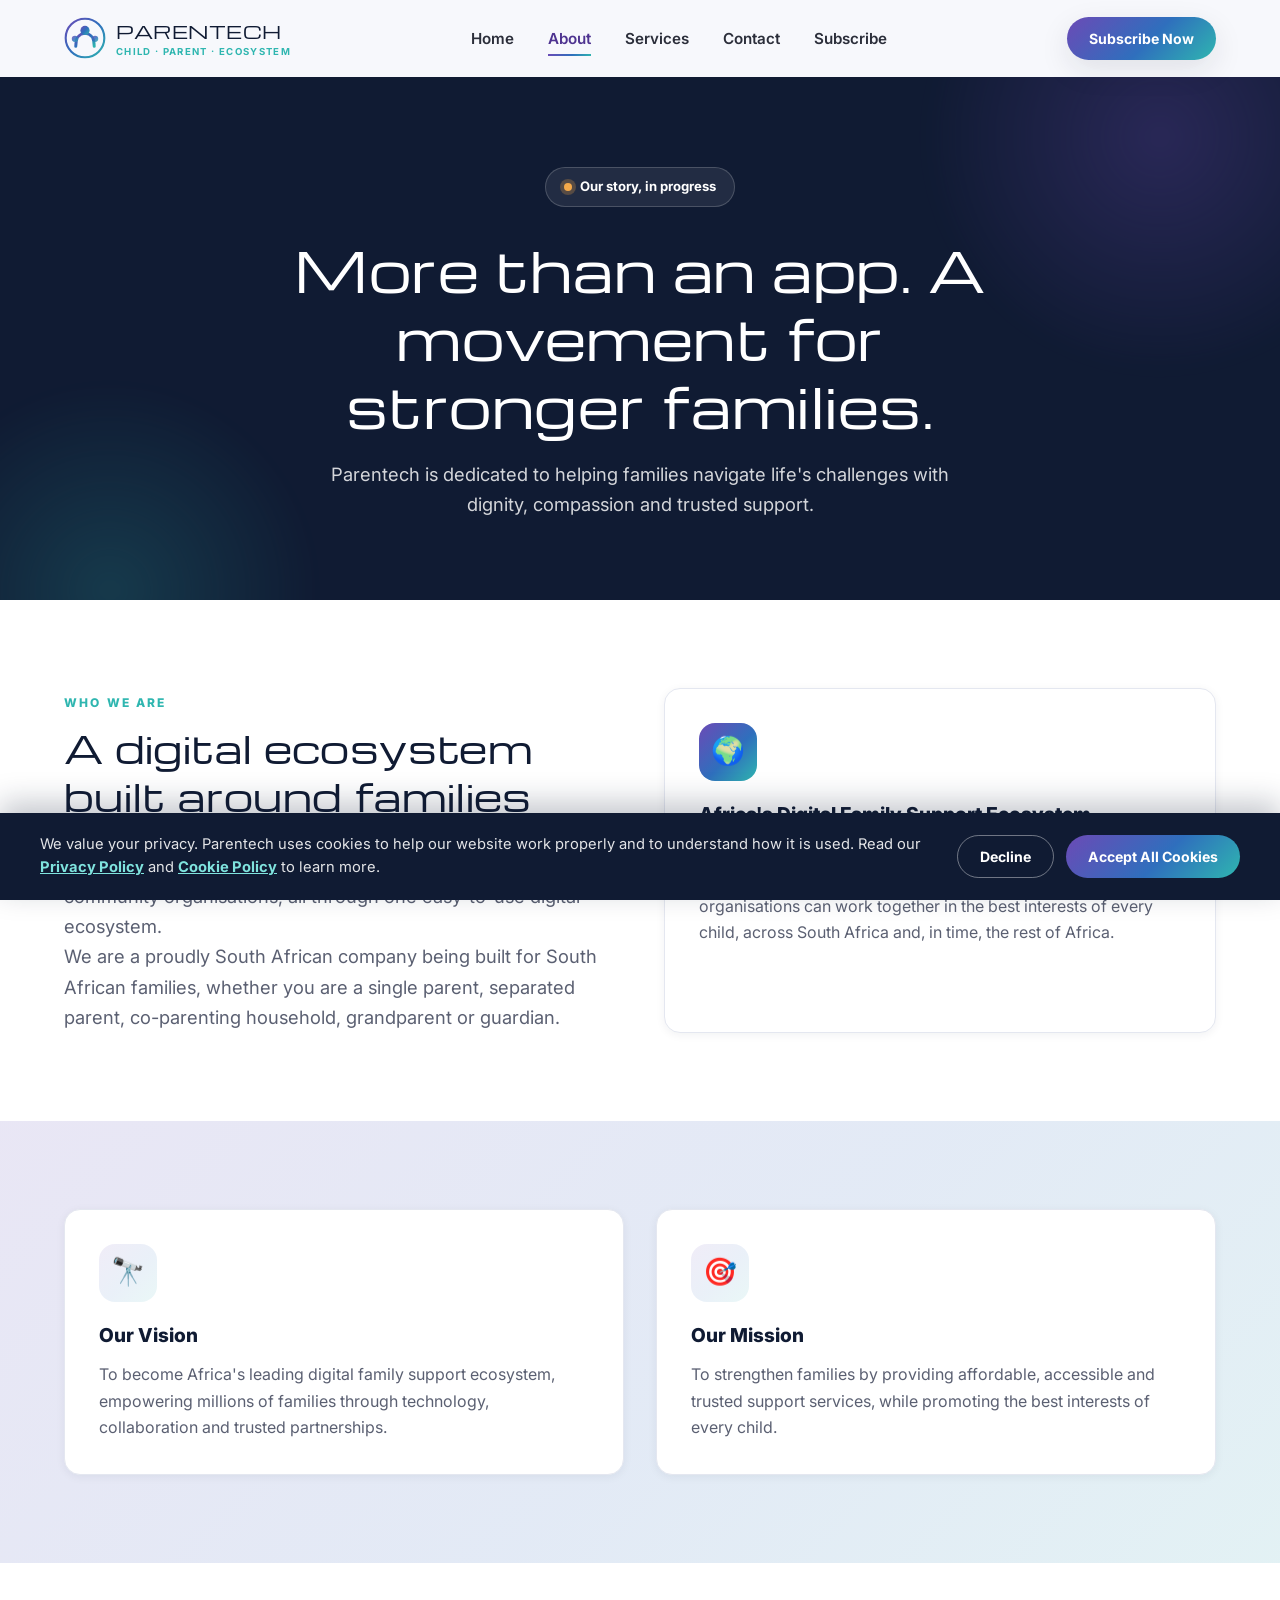
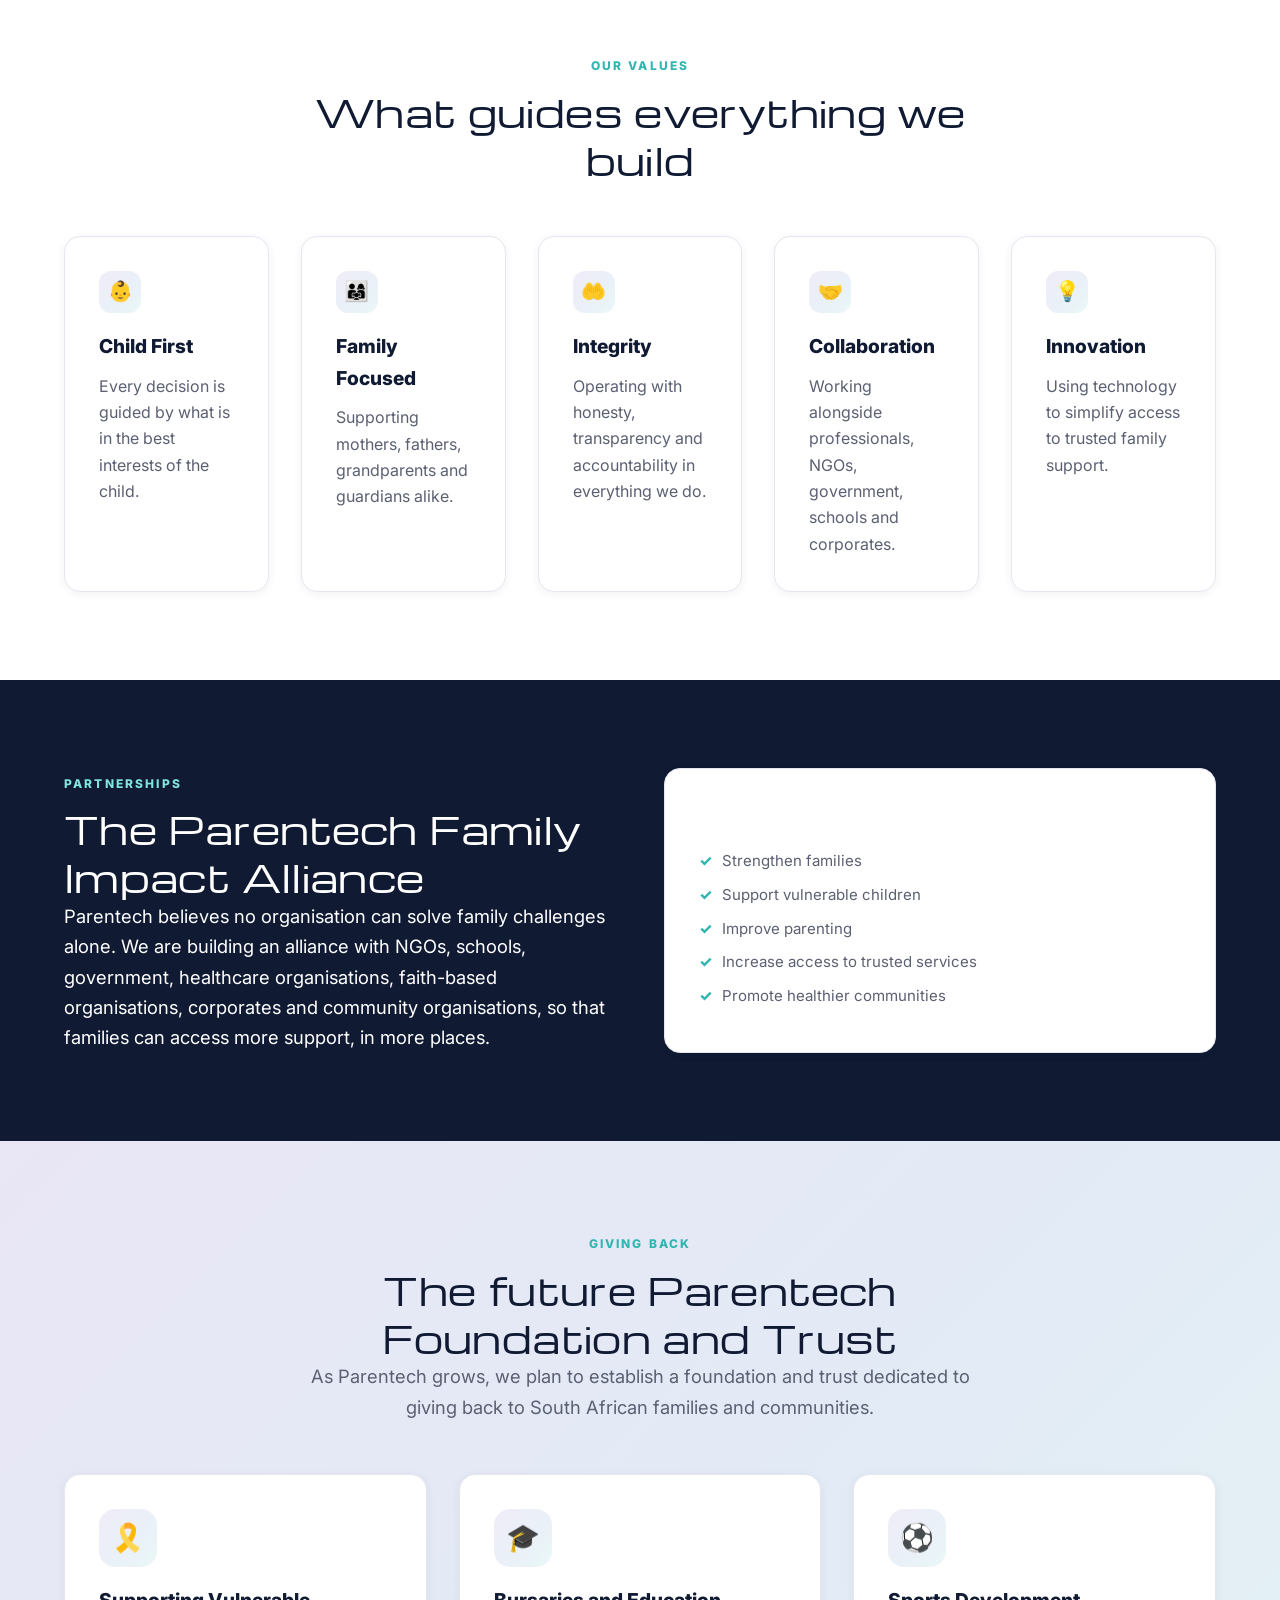
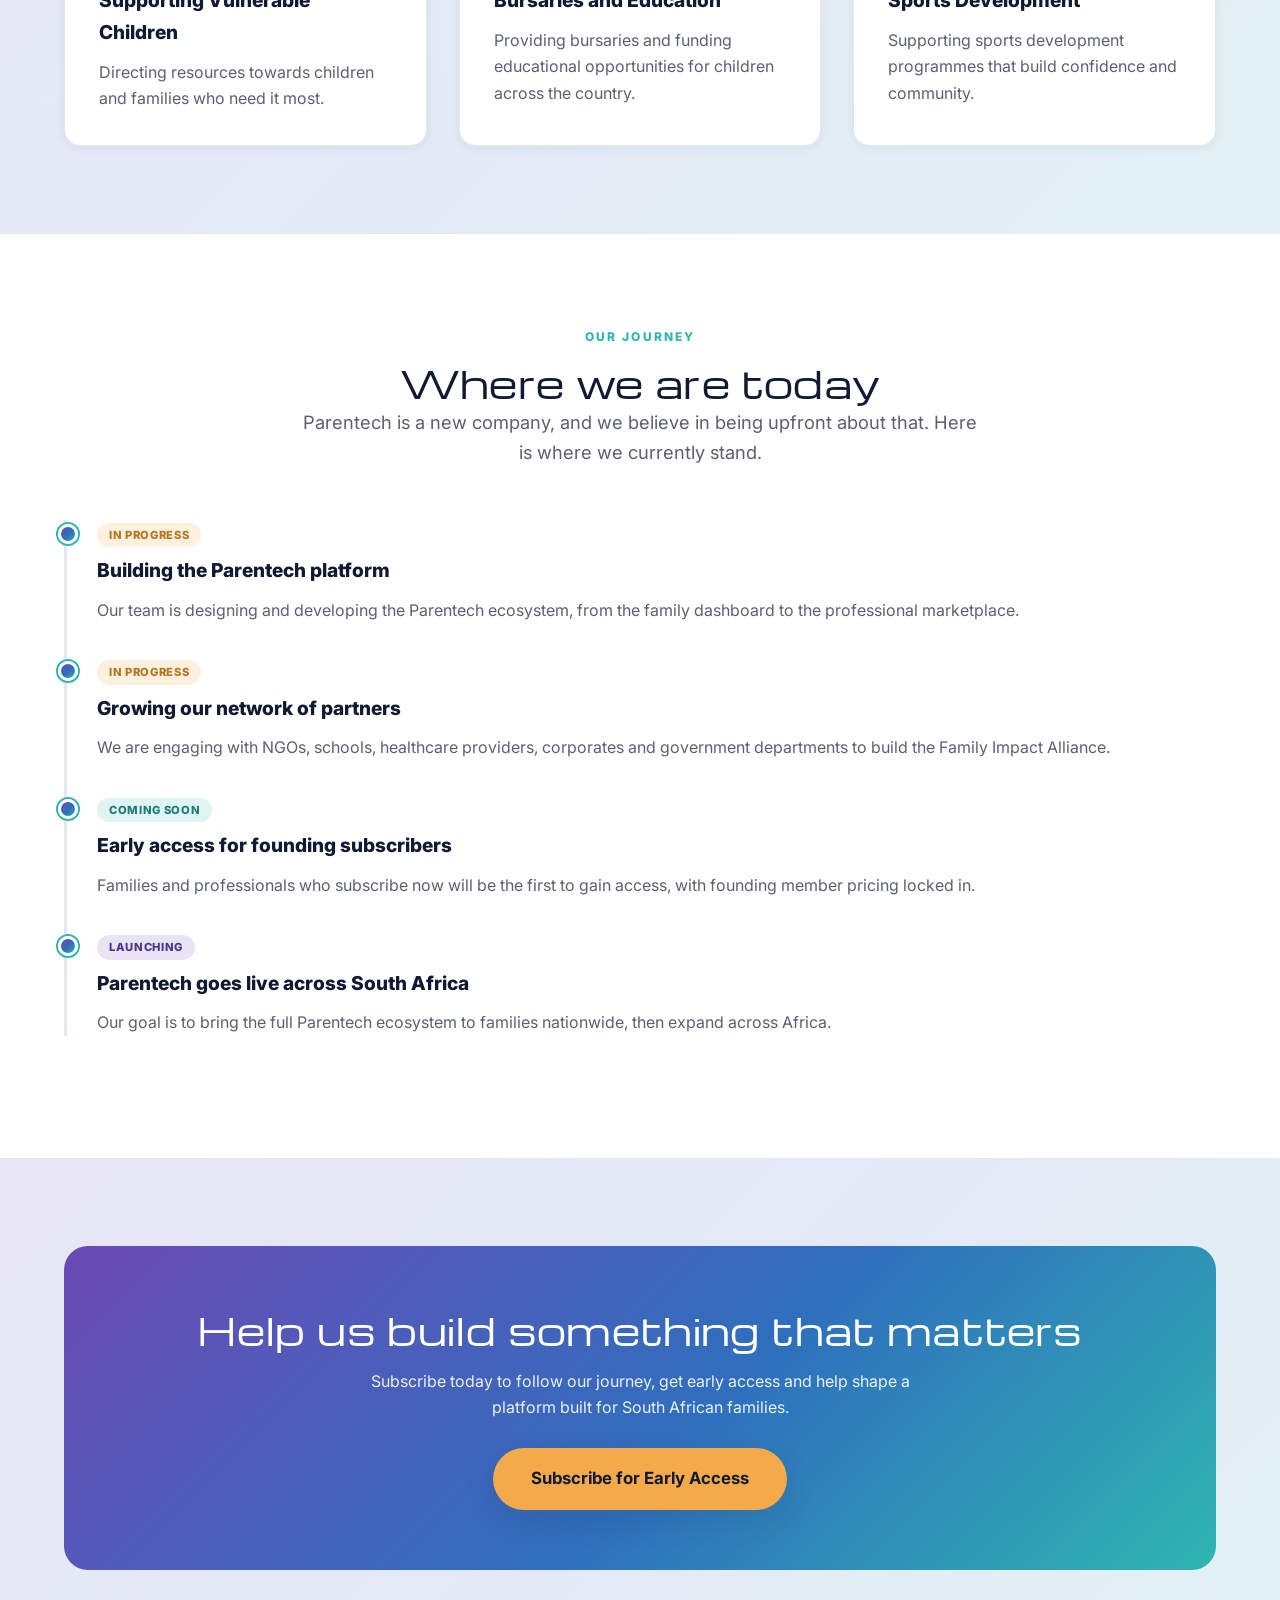
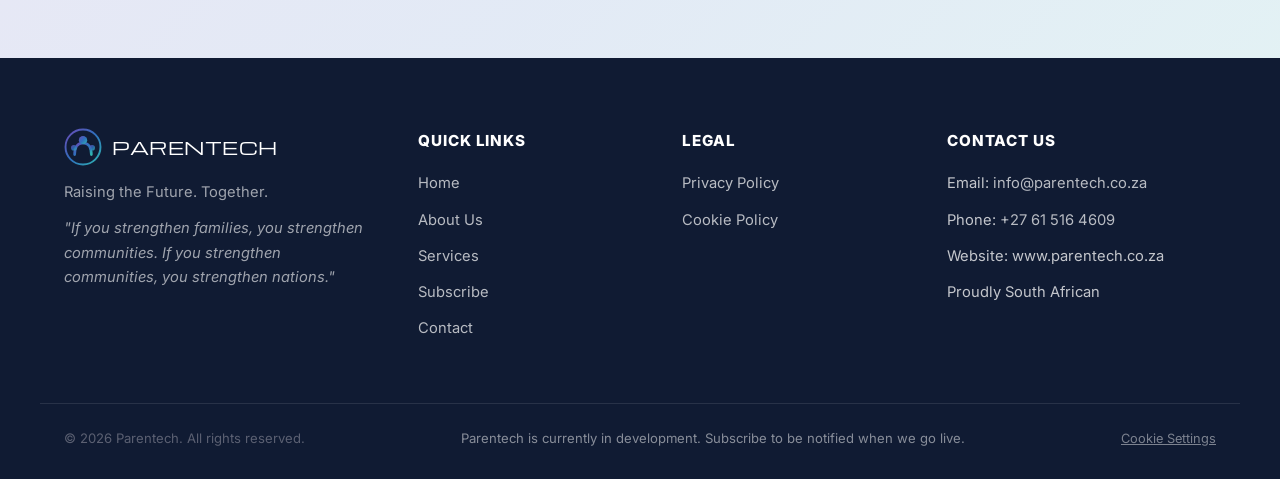
==== about.html @ ea7c0ec2 "Initial commit with assets and content." ====
<!DOCTYPE html>
<html lang="en-ZA">
<head>
<meta charset="UTF-8">
<meta name="viewport" content="width=device-width, initial-scale=1.0">
<title>About Parentech | Africa's Digital Family Support Ecosystem</title>
<meta name="description" content="Learn about Parentech's vision, mission and values. We are building Africa's leading digital family support ecosystem to strengthen families and protect children.">
<link rel="icon" href="data:image/svg+xml,%3Csvg xmlns='http://www.w3.org/2000/svg' viewBox='0 0 100 100'%3E%3Cdefs%3E%3ClinearGradient id='g' x1='0' y1='0' x2='1' y2='1'%3E%3Cstop offset='0' stop-color='%236C4AB6'/%3E%3Cstop offset='.5' stop-color='%232F6FBD'/%3E%3Cstop offset='1' stop-color='%232FB6B0'/%3E%3C/linearGradient%3E%3C/defs%3E%3Ccircle cx='50' cy='50' r='48' fill='url(%23g)'/%3E%3Ctext x='50' y='68' font-size='55' font-family='Arial' fill='white' text-anchor='middle' font-weight='bold'%3EP%3C/text%3E%3C/svg%3E">
<link rel="preconnect" href="https://fonts.googleapis.com">
<link rel="preconnect" href="https://fonts.gstatic.com" crossorigin>
<link href="https://fonts.googleapis.com/css2?family=Michroma&family=Inter:wght@400;500;600;700;800&display=swap" rel="stylesheet">
<link rel="stylesheet" href="styles.css">
</head>
<body>

<a href="#main" class="skip-link">Skip to main content</a>

<!-- ===== HEADER ===== -->
<header class="site-header" id="siteHeader">
  <div class="container header-inner">
    <a href="index.html" class="logo" aria-label="Parentech home">
      <svg viewBox="0 0 100 100" width="42" height="42" xmlns="http://www.w3.org/2000/svg" aria-hidden="true">
        <defs>
          <linearGradient id="pt-grad-2" x1="0%" y1="0%" x2="100%" y2="100%">
            <stop offset="0%" stop-color="#6C4AB6"/>
            <stop offset="50%" stop-color="#2F6FBD"/>
            <stop offset="100%" stop-color="#2FB6B0"/>
          </linearGradient>
        </defs>
        <circle cx="50" cy="50" r="46" fill="none" stroke="url(#pt-grad-2)" stroke-width="5"/>
        <path d="M28 70 C28 50 37 39 50 39 C63 39 72 50 72 70" fill="none" stroke="url(#pt-grad-2)" stroke-width="7" stroke-linecap="round"/>
        <circle cx="50" cy="32" r="11" fill="url(#pt-grad-2)"/>
        <circle cx="26" cy="52" r="7.5" fill="url(#pt-grad-2)" opacity="0.85"/>
        <circle cx="74" cy="52" r="7.5" fill="url(#pt-grad-2)" opacity="0.85"/>
      </svg>
      <span>
        <span class="logo-text">PARENTECH</span>
        <span class="logo-tag">Child · Parent · Ecosystem</span>
      </span>
    </a>
    <nav class="main-nav" id="mainNav">
      <ul>
        <li><a href="index.html" data-page="index.html">Home</a></li>
        <li><a href="about.html" data-page="about.html">About</a></li>
        <li><a href="services.html" data-page="services.html">Services</a></li>
        <li><a href="contact.html" data-page="contact.html">Contact</a></li>
        <li><a href="subscribe.html" data-page="subscribe.html">Subscribe</a></li>
      </ul>
    </nav>
    <div class="header-actions">
      <a href="subscribe.html" class="btn btn-primary btn-sm header-cta">Subscribe Now</a>
      <button class="nav-toggle" id="navToggle" aria-label="Open menu" aria-expanded="false">
        <span></span><span></span><span></span>
      </button>
    </div>
  </div>
</header>

<main id="main">

  <!-- ===== PAGE HERO ===== -->
  <section class="hero page-hero">
    <div class="container hero-inner center">
      <span class="hero-badge"><span class="dot"></span> Our story, in progress</span>
      <h1>More than an app. A movement for stronger families.</h1>
      <p class="lead center">Parentech is dedicated to helping families navigate life's challenges with dignity, compassion and trusted support.</p>
    </div>
  </section>

  <!-- ===== WHO WE ARE ===== -->
  <section class="section bg-white">
    <div class="container">
      <div class="two-col">
        <div class="reveal">
          <span class="eyebrow">Who We Are</span>
          <h2>A digital ecosystem built around families</h2>
          <p class="lead">Parentech connects families to verified professionals, educational resources, legal guidance, financial tools and community organisations, all through one easy-to-use digital ecosystem.</p>
          <p class="lead">We are a proudly South African company being built for South African families, whether you are a single parent, separated parent, co-parenting household, grandparent or guardian.</p>
        </div>
        <div class="card reveal">
          <div class="icon-badge dark">🌍</div>
          <h3>Africa's Digital Family Support Ecosystem</h3>
          <p>We are building one connected platform where parents, professionals, schools, government and community organisations can work together in the best interests of every child, across South Africa and, in time, the rest of Africa.</p>
        </div>
      </div>
    </div>
  </section>

  <!-- ===== VISION & MISSION ===== -->
  <section class="section bg-soft">
    <div class="container">
      <div class="grid grid-2">
        <div class="card reveal">
          <div class="icon-badge">🔭</div>
          <h3>Our Vision</h3>
          <p>To become Africa's leading digital family support ecosystem, empowering millions of families through technology, collaboration and trusted partnerships.</p>
        </div>
        <div class="card reveal">
          <div class="icon-badge">🎯</div>
          <h3>Our Mission</h3>
          <p>To strengthen families by providing affordable, accessible and trusted support services, while promoting the best interests of every child.</p>
        </div>
      </div>
    </div>
  </section>

  <!-- ===== OUR VALUES ===== -->
  <section class="section bg-white">
    <div class="container">
      <div class="section-title-wrap">
        <span class="eyebrow">Our Values</span>
        <h2>What guides everything we build</h2>
      </div>
      <div class="grid grid-5">
        <div class="card reveal">
          <div class="icon-badge sm">👶</div>
          <h3>Child First</h3>
          <p>Every decision is guided by what is in the best interests of the child.</p>
        </div>
        <div class="card reveal">
          <div class="icon-badge sm">👨‍👩‍👧</div>
          <h3>Family Focused</h3>
          <p>Supporting mothers, fathers, grandparents and guardians alike.</p>
        </div>
        <div class="card reveal">
          <div class="icon-badge sm">🤲</div>
          <h3>Integrity</h3>
          <p>Operating with honesty, transparency and accountability in everything we do.</p>
        </div>
        <div class="card reveal">
          <div class="icon-badge sm">🤝</div>
          <h3>Collaboration</h3>
          <p>Working alongside professionals, NGOs, government, schools and corporates.</p>
        </div>
        <div class="card reveal">
          <div class="icon-badge sm">💡</div>
          <h3>Innovation</h3>
          <p>Using technology to simplify access to trusted family support.</p>
        </div>
      </div>
    </div>
  </section>

  <!-- ===== FAMILY IMPACT ALLIANCE ===== -->
  <section class="section bg-navy text-white">
    <div class="container">
      <div class="two-col">
        <div class="reveal">
          <span class="eyebrow">Partnerships</span>
          <h2>The Parentech Family Impact Alliance</h2>
          <p class="lead">Parentech believes no organisation can solve family challenges alone. We are building an alliance with NGOs, schools, government, healthcare organisations, faith-based organisations, corporates and community organisations, so that families can access more support, in more places.</p>
        </div>
        <div class="card reveal">
          <h3>Together with our partners we aim to</h3>
          <ul>
            <li>Strengthen families</li>
            <li>Support vulnerable children</li>
            <li>Improve parenting</li>
            <li>Increase access to trusted services</li>
            <li>Promote healthier communities</li>
          </ul>
        </div>
      </div>
    </div>
  </section>

  <!-- ===== GIVING BACK ===== -->
  <section class="section bg-soft">
    <div class="container">
      <div class="section-title-wrap">
        <span class="eyebrow">Giving Back</span>
        <h2>The future Parentech Foundation and Trust</h2>
        <p class="lead center">As Parentech grows, we plan to establish a foundation and trust dedicated to giving back to South African families and communities.</p>
      </div>
      <div class="grid grid-3">
        <div class="card reveal">
          <div class="icon-badge">🎗️</div>
          <h3>Supporting Vulnerable Children</h3>
          <p>Directing resources towards children and families who need it most.</p>
        </div>
        <div class="card reveal">
          <div class="icon-badge">🎓</div>
          <h3>Bursaries and Education</h3>
          <p>Providing bursaries and funding educational opportunities for children across the country.</p>
        </div>
        <div class="card reveal">
          <div class="icon-badge">⚽</div>
          <h3>Sports Development</h3>
          <p>Supporting sports development programmes that build confidence and community.</p>
        </div>
      </div>
    </div>
  </section>

  <!-- ===== OUR JOURNEY ===== -->
  <section class="section bg-white">
    <div class="container">
      <div class="section-title-wrap">
        <span class="eyebrow">Our Journey</span>
        <h2>Where we are today</h2>
        <p class="lead center">Parentech is a new company, and we believe in being upfront about that. Here is where we currently stand.</p>
      </div>
      <div class="timeline">
        <div class="timeline-item reveal">
          <span class="timeline-status status-progress">In Progress</span>
          <h3>Building the Parentech platform</h3>
          <p>Our team is designing and developing the Parentech ecosystem, from the family dashboard to the professional marketplace.</p>
        </div>
        <div class="timeline-item reveal">
          <span class="timeline-status status-progress">In Progress</span>
          <h3>Growing our network of partners</h3>
          <p>We are engaging with NGOs, schools, healthcare providers, corporates and government departments to build the Family Impact Alliance.</p>
        </div>
        <div class="timeline-item reveal">
          <span class="timeline-status status-soon">Coming Soon</span>
          <h3>Early access for founding subscribers</h3>
          <p>Families and professionals who subscribe now will be the first to gain access, with founding member pricing locked in.</p>
        </div>
        <div class="timeline-item reveal">
          <span class="timeline-status status-live">Launching</span>
          <h3>Parentech goes live across South Africa</h3>
          <p>Our goal is to bring the full Parentech ecosystem to families nationwide, then expand across Africa.</p>
        </div>
      </div>
    </div>
  </section>

  <!-- ===== CTA ===== -->
  <section class="section bg-soft">
    <div class="container">
      <div class="cta-band reveal">
        <h2>Help us build something that matters</h2>
        <p>Subscribe today to follow our journey, get early access and help shape a platform built for South African families.</p>
        <a href="subscribe.html" class="btn btn-gold btn-lg">Subscribe for Early Access</a>
      </div>
    </div>
  </section>

</main>

<!-- ===== FOOTER ===== -->
<footer class="site-footer">
  <div class="container footer-grid">
    <div class="footer-brand">
      <a href="index.html" class="logo" aria-label="Parentech home">
        <svg viewBox="0 0 100 100" width="38" height="38" xmlns="http://www.w3.org/2000/svg" aria-hidden="true">
          <defs>
            <linearGradient id="pt-grad-f6" x1="0%" y1="0%" x2="100%" y2="100%">
              <stop offset="0%" stop-color="#6C4AB6"/>
              <stop offset="50%" stop-color="#2F6FBD"/>
              <stop offset="100%" stop-color="#2FB6B0"/>
            </linearGradient>
          </defs>
          <circle cx="50" cy="50" r="46" fill="none" stroke="url(#pt-grad-f6)" stroke-width="5"/>
          <path d="M28 70 C28 50 37 39 50 39 C63 39 72 50 72 70" fill="none" stroke="url(#pt-grad-f6)" stroke-width="7" stroke-linecap="round"/>
          <circle cx="50" cy="32" r="11" fill="url(#pt-grad-f6)"/>
          <circle cx="26" cy="52" r="7.5" fill="url(#pt-grad-f6)" opacity="0.85"/>
          <circle cx="74" cy="52" r="7.5" fill="url(#pt-grad-f6)" opacity="0.85"/>
        </svg>
        <span class="logo-text">PARENTECH</span>
      </a>
      <p>Raising the Future. Together.</p>
      <p class="footer-tagline">"If you strengthen families, you strengthen communities. If you strengthen communities, you strengthen nations."</p>
    </div>
    <div class="footer-links">
      <h3>Quick Links</h3>
      <ul>
        <li><a href="index.html">Home</a></li>
        <li><a href="about.html">About Us</a></li>
        <li><a href="services.html">Services</a></li>
        <li><a href="subscribe.html">Subscribe</a></li>
        <li><a href="contact.html">Contact</a></li>
      </ul>
    </div>
    <div class="footer-links">
      <h3>Legal</h3>
      <ul>
        <li><a href="privacy.html">Privacy Policy</a></li>
        <li><a href="privacy.html#cookies">Cookie Policy</a></li>
      </ul>
    </div>
    <div class="footer-contact">
      <h3>Contact Us</h3>
      <ul>
        <li>Email: <a href="mailto:info@parentech.co.za">info@parentech.co.za</a></li>
        <li>Phone: <a href="tel:+27615164609">+27 61 516 4609</a></li>
        <li>Website: www.parentech.co.za</li>
        <li>Proudly South African</li>
      </ul>
    </div>
  </div>
  <div class="footer-bottom container">
    <p>&copy; <span id="currentYear"></span> Parentech. All rights reserved.</p>
    <p class="footer-note">Parentech is currently in development. Subscribe to be notified when we go live.</p>
  </div>
</footer>

<script src="script.js"></script>
<script src="cookie-consent.js"></script>
</body>
</html>
---- styles.css ----
/* =========================================================
   PARENTECH - Global Stylesheet
   ========================================================= */

/* ---------- Variables ---------- */
:root {
  --clr-navy: #101B33;
  --clr-navy-light: #1B2B4D;
  --clr-purple: #6C4AB6;
  --clr-purple-dark: #4E3390;
  --clr-blue: #2F6FBD;
  --clr-teal: #2FB6B0;
  --clr-gold: #F4A94A;
  --clr-bg: #F7F8FC;
  --clr-white: #FFFFFF;
  --clr-text: #2B2E3A;
  --clr-text-light: #5B6072;
  --clr-border: #E4E7F0;

  --gradient-brand: linear-gradient(135deg, var(--clr-purple) 0%, var(--clr-blue) 55%, var(--clr-teal) 100%);
  --gradient-brand-soft: linear-gradient(135deg, rgba(108,74,182,0.10) 0%, rgba(47,111,189,0.10) 55%, rgba(47,182,176,0.10) 100%);

  --radius-sm: 8px;
  --radius-md: 16px;
  --radius-lg: 24px;
  --radius-pill: 999px;

  --shadow-sm: 0 2px 10px rgba(16, 27, 51, 0.06);
  --shadow-md: 0 10px 30px rgba(16, 27, 51, 0.10);
  --shadow-lg: 0 20px 45px rgba(16, 27, 51, 0.16);

  --font-brand: 'Michroma', sans-serif;
  --font-body: 'Inter', sans-serif;
}

/* ---------- Reset ---------- */
* { margin: 0; padding: 0; box-sizing: border-box; }
html { scroll-behavior: smooth; }
img, svg { max-width: 100%; display: block; }
a { text-decoration: none; color: inherit; }
ul { list-style: none; }
button { font-family: inherit; cursor: pointer; border: none; background: none; }
input, select, textarea { font-family: inherit; font-size: 1rem; }

body {
  font-family: var(--font-body);
  color: var(--clr-text);
  background: var(--clr-bg);
  line-height: 1.65;
  -webkit-font-smoothing: antialiased;
}

/* ---------- Skip Link ---------- */
.skip-link {
  position: absolute;
  left: -999px;
  top: auto;
  background: var(--clr-navy);
  color: #fff;
  padding: 10px 18px;
  border-radius: var(--radius-sm);
  z-index: 2000;
}
.skip-link:focus {
  left: 16px;
  top: 16px;
}

/* ---------- Typography ---------- */
h1, h2, .font-brand {
  font-family: var(--font-brand);
  font-weight: 400;
  color: var(--clr-navy);
  letter-spacing: 0.01em;
}
h1 { font-size: clamp(2rem, 4.6vw, 3.4rem); line-height: 1.25; }
h2 { font-size: clamp(1.5rem, 3.2vw, 2.3rem); line-height: 1.3; }
h3 {
  font-family: var(--font-body);
  font-weight: 800;
  font-size: 1.2rem;
  color: var(--clr-navy);
  margin-bottom: 10px;
}
h4 {
  font-family: var(--font-body);
  font-weight: 700;
  font-size: 1.05rem;
  color: var(--clr-navy);
}
p { color: var(--clr-text-light); }
strong { color: var(--clr-navy); }

.text-white { color: #fff; }
.text-white p, .text-white h1, .text-white h2, .text-white h3 { color: #fff; }
.text-center { text-align: center; }

.eyebrow {
  display: inline-block;
  text-transform: uppercase;
  letter-spacing: 0.18em;
  font-size: 0.75rem;
  font-weight: 800;
  color: var(--clr-teal);
  margin-bottom: 12px;
}
.eyebrow.on-dark { color: #7FE3DE; }

.lead {
  font-size: 1.15rem;
  color: var(--clr-text-light);
  max-width: 680px;
}
.lead.center { margin-left: auto; margin-right: auto; text-align: center; }

/* ---------- Layout ---------- */
.container {
  max-width: 1200px;
  margin: 0 auto;
  padding: 0 24px;
}
.section { padding: 88px 0; }
.section-sm { padding: 56px 0; }
.section-title-wrap { max-width: 720px; margin: 0 auto 52px; text-align: center; }
.bg-white { background: var(--clr-white); }
.bg-soft { background: var(--gradient-brand-soft); }
.bg-navy { background: var(--clr-navy); }
.bg-navy .eyebrow { color: #7FE3DE; }

.grid { display: grid; gap: 32px; }
.grid-2 { grid-template-columns: repeat(2, 1fr); }
.grid-3 { grid-template-columns: repeat(3, 1fr); }
.grid-4 { grid-template-columns: repeat(4, 1fr); }
.grid-5 { grid-template-columns: repeat(5, 1fr); }

@media (max-width: 992px) {
  .grid-4, .grid-5 { grid-template-columns: repeat(2, 1fr); }
}
@media (max-width: 700px) {
  .grid-2, .grid-3, .grid-4, .grid-5 { grid-template-columns: 1fr; }
}

/* ---------- Buttons ---------- */
.btn {
  display: inline-flex;
  align-items: center;
  justify-content: center;
  gap: 8px;
  padding: 14px 30px;
  border-radius: var(--radius-pill);
  font-weight: 700;
  font-size: 0.98rem;
  transition: transform 0.2s ease, box-shadow 0.2s ease, background 0.2s ease;
  white-space: nowrap;
}
.btn-primary {
  background: var(--gradient-brand);
  color: #fff;
  box-shadow: var(--shadow-md);
}
.btn-primary:hover { transform: translateY(-2px); box-shadow: var(--shadow-lg); }
.btn-gold {
  background: var(--clr-gold);
  color: var(--clr-navy);
  box-shadow: var(--shadow-md);
}
.btn-gold:hover { transform: translateY(-2px); box-shadow: var(--shadow-lg); }
.btn-outline {
  background: transparent;
  border: 2px solid var(--clr-navy);
  color: var(--clr-navy);
}
.btn-outline:hover { background: var(--clr-navy); color: #fff; }
.btn-outline-white {
  background: transparent;
  border: 2px solid rgba(255,255,255,0.7);
  color: #fff;
}
.btn-outline-white:hover { background: #fff; color: var(--clr-navy); }
.btn-sm { padding: 10px 22px; font-size: 0.88rem; }
.btn-lg { padding: 17px 38px; font-size: 1.05rem; }
.btn-block { width: 100%; }
.btn-group { display: flex; flex-wrap: wrap; gap: 16px; }

/* ---------- Header ---------- */
.site-header {
  position: sticky;
  top: 0;
  z-index: 1000;
  background: rgba(247, 248, 252, 0.92);
  backdrop-filter: blur(10px);
  border-bottom: 1px solid transparent;
  transition: box-shadow 0.25s ease, border-color 0.25s ease, background 0.25s ease;
}
.site-header.scrolled {
  box-shadow: var(--shadow-sm);
  border-color: var(--clr-border);
  background: rgba(255, 255, 255, 0.97);
}
.header-inner {
  display: flex;
  align-items: center;
  justify-content: space-between;
  padding: 16px 24px;
}
.logo { display: flex; align-items: center; gap: 10px; }
.logo-text {
  font-family: var(--font-brand);
  font-size: 1.15rem;
  color: var(--clr-navy);
  letter-spacing: 0.03em;
}
.logo-tag {
  display: block;
  font-family: var(--font-body);
  font-size: 0.6rem;
  letter-spacing: 0.14em;
  color: var(--clr-teal);
  font-weight: 700;
  text-transform: uppercase;
  margin-top: -2px;
}

.main-nav ul { display: flex; gap: 34px; }
.main-nav a {
  font-weight: 600;
  font-size: 0.95rem;
  color: var(--clr-text);
  position: relative;
  padding: 6px 0;
}
.main-nav a::after {
  content: "";
  position: absolute;
  left: 0; bottom: -2px;
  width: 0; height: 2px;
  background: var(--gradient-brand);
  transition: width 0.25s ease;
}
.main-nav a:hover::after,
.main-nav a.active::after { width: 100%; }
.main-nav a.active { color: var(--clr-purple-dark); }

.header-actions { display: flex; align-items: center; gap: 18px; }

.nav-toggle {
  display: none;
  flex-direction: column;
  justify-content: center;
  gap: 5px;
  width: 32px;
  height: 32px;
}
.nav-toggle span {
  display: block;
  height: 2px;
  width: 100%;
  background: var(--clr-navy);
  border-radius: 2px;
  transition: transform 0.25s ease, opacity 0.25s ease;
}
.nav-toggle.active span:nth-child(1) { transform: translateY(7px) rotate(45deg); }
.nav-toggle.active span:nth-child(2) { opacity: 0; }
.nav-toggle.active span:nth-child(3) { transform: translateY(-7px) rotate(-45deg); }

@media (max-width: 900px) {
  .main-nav {
    position: fixed;
    top: 72px;
    left: 0;
    right: 0;
    background: #fff;
    box-shadow: var(--shadow-md);
    max-height: 0;
    overflow: hidden;
    transition: max-height 0.3s ease;
  }
  .main-nav.open { max-height: 420px; }
  .main-nav ul { flex-direction: column; gap: 0; padding: 10px 24px 20px; }
  .main-nav li { border-bottom: 1px solid var(--clr-border); }
  .main-nav a { display: block; padding: 14px 0; }
  .nav-toggle { display: flex; }
  .header-actions .btn-sm.header-cta { display: none; }
}
@media (min-width: 901px) {
  .nav-toggle { display: none; }
}

/* ---------- Hero ---------- */
.hero {
  position: relative;
  overflow: hidden;
  background: var(--clr-navy);
  padding: 110px 0 100px;
}
.hero::before, .hero::after {
  content: "";
  position: absolute;
  border-radius: 50%;
  filter: blur(10px);
  opacity: 0.5;
}
.hero::before {
  width: 480px; height: 480px;
  background: radial-gradient(circle, rgba(108,74,182,0.55), transparent 70%);
  top: -180px; right: -120px;
}
.hero::after {
  width: 420px; height: 420px;
  background: radial-gradient(circle, rgba(47,182,176,0.4), transparent 70%);
  bottom: -200px; left: -100px;
}
.hero-inner { position: relative; z-index: 2; max-width: 760px; }
.hero-inner.wide { max-width: 900px; }
.hero-inner.center { margin: 0 auto; text-align: center; }
.hero p.lead { color: rgba(255,255,255,0.82); }
.hero-badge {
  display: inline-flex;
  align-items: center;
  gap: 8px;
  background: rgba(255,255,255,0.08);
  border: 1px solid rgba(255,255,255,0.18);
  color: #fff;
  padding: 8px 18px;
  border-radius: var(--radius-pill);
  font-size: 0.82rem;
  font-weight: 700;
  margin-bottom: 22px;
}
.hero-badge .dot {
  width: 8px; height: 8px; border-radius: 50%;
  background: var(--clr-gold);
  box-shadow: 0 0 0 4px rgba(244,169,74,0.25);
}
.hero h1 { color: #fff; margin: 6px 0 20px; }
.hero .btn-group { margin-top: 34px; }
.hero-sub {
  color: rgba(255,255,255,0.85);
  font-weight: 700;
  font-size: 1.1rem;
  margin-bottom: 6px;
}
.page-hero { padding: 90px 0 80px; }

/* ---------- Icon badge ---------- */
.icon-badge {
  width: 58px; height: 58px;
  border-radius: 16px;
  display: flex; align-items: center; justify-content: center;
  font-size: 1.7rem;
  background: var(--gradient-brand-soft);
  margin-bottom: 18px;
}
.icon-badge.dark { background: var(--gradient-brand); color: #fff; }
.icon-badge.sm { width: 42px; height: 42px; font-size: 1.25rem; border-radius: 12px; }

/* ---------- Cards ---------- */
.card {
  background: var(--clr-white);
  border-radius: var(--radius-md);
  padding: 34px;
  box-shadow: var(--shadow-sm);
  border: 1px solid var(--clr-border);
  transition: transform 0.25s ease, box-shadow 0.25s ease;
  height: 100%;
}
.card:hover { transform: translateY(-6px); box-shadow: var(--shadow-md); }
.card ul { margin-top: 14px; }
.card ul li {
  display: flex;
  align-items: flex-start;
  gap: 10px;
  font-size: 0.94rem;
  color: var(--clr-text-light);
  margin-bottom: 9px;
}
.card ul li::before {
  content: "✓";
  color: var(--clr-teal);
  font-weight: 800;
  flex-shrink: 0;
}
.card-link {
  display: inline-flex;
  align-items: center;
  gap: 6px;
  margin-top: 16px;
  font-weight: 700;
  color: var(--clr-purple-dark);
  font-size: 0.92rem;
}
.card-link::after { content: "\2192"; transition: transform 0.2s ease; }
.card-link:hover::after { transform: translateX(4px); }

/* Value / feature pill cards */
.pill-list { display: flex; flex-wrap: wrap; gap: 12px; justify-content: center; }
.pill {
  background: #fff;
  border: 1px solid var(--clr-border);
  border-radius: var(--radius-pill);
  padding: 10px 20px;
  font-weight: 700;
  font-size: 0.88rem;
  color: var(--clr-navy);
  box-shadow: var(--shadow-sm);
}

/* ---------- Pricing ---------- */
.pricing-card {
  background: #fff;
  border-radius: var(--radius-lg);
  padding: 40px 32px;
  border: 1px solid var(--clr-border);
  box-shadow: var(--shadow-sm);
  position: relative;
  display: flex;
  flex-direction: column;
  height: 100%;
}
.pricing-card.featured {
  border: 2px solid var(--clr-purple);
  box-shadow: var(--shadow-lg);
  transform: scale(1.02);
}
.pricing-badge {
  position: absolute;
  top: -14px; right: 28px;
  background: var(--gradient-brand);
  color: #fff;
  font-size: 0.75rem;
  font-weight: 800;
  padding: 6px 16px;
  border-radius: var(--radius-pill);
}
.pricing-name { font-family: var(--font-brand); font-size: 1.1rem; color: var(--clr-navy); margin-bottom: 6px; }
.pricing-price {
  font-family: var(--font-brand);
  font-size: 2.4rem;
  color: var(--clr-navy);
  margin: 10px 0 4px;
}
.pricing-price span { font-family: var(--font-body); font-size: 1rem; color: var(--clr-text-light); font-weight: 500; }
.pricing-desc { font-size: 0.92rem; margin-bottom: 20px; }
.pricing-card ul { flex-grow: 1; margin-bottom: 26px; }
.founding-tag {
  display: inline-block;
  font-size: 0.72rem;
  font-weight: 800;
  color: var(--clr-purple-dark);
  background: rgba(108,74,182,0.09);
  padding: 4px 12px;
  border-radius: var(--radius-pill);
  margin-bottom: 14px;
  text-transform: uppercase;
  letter-spacing: 0.05em;
}

/* ---------- Steps ---------- */
.step-card { text-align: center; padding: 20px; }
.step-number {
  width: 44px; height: 44px;
  border-radius: 50%;
  background: var(--gradient-brand);
  color: #fff;
  display: flex; align-items: center; justify-content: center;
  font-family: var(--font-brand);
  font-size: 1rem;
  margin: 0 auto 18px;
}

/* ---------- Quote / Purpose ---------- */
.quote-block {
  border-left: 4px solid var(--clr-teal);
  padding-left: 24px;
  margin: 28px 0;
}
.quote-block p {
  font-family: var(--font-brand);
  font-size: 1.25rem;
  color: var(--clr-navy);
  line-height: 1.5;
}

/* ---------- Timeline ---------- */
.timeline { position: relative; padding-left: 30px; border-left: 3px solid var(--clr-border); }
.timeline-item { position: relative; margin-bottom: 34px; }
.timeline-item::before {
  content: "";
  position: absolute;
  left: -39px; top: 4px;
  width: 14px; height: 14px;
  border-radius: 50%;
  background: var(--gradient-brand);
  border: 3px solid #fff;
  box-shadow: 0 0 0 2px var(--clr-teal);
}
.timeline-status {
  display: inline-block;
  font-size: 0.7rem;
  font-weight: 800;
  text-transform: uppercase;
  letter-spacing: 0.06em;
  padding: 3px 12px;
  border-radius: var(--radius-pill);
  margin-bottom: 8px;
}
.status-progress { background: rgba(244,169,74,0.18); color: #B4761E; }
.status-soon { background: rgba(47,182,176,0.15); color: #1B7C77; }
.status-live { background: rgba(108,74,182,0.15); color: var(--clr-purple-dark); }

/* ---------- Forms ---------- */
.form-panel {
  background: #fff;
  border-radius: var(--radius-lg);
  padding: 44px;
  box-shadow: var(--shadow-md);
  border: 1px solid var(--clr-border);
}
.form-row { display: grid; gap: 20px; margin-bottom: 20px; }
.form-row.cols-2 { grid-template-columns: 1fr 1fr; }
@media (max-width: 640px) { .form-row.cols-2 { grid-template-columns: 1fr; } }
.form-group label {
  display: block;
  font-weight: 700;
  font-size: 0.88rem;
  color: var(--clr-navy);
  margin-bottom: 8px;
}
.form-group .req { color: #D1495B; }
.form-group input,
.form-group select,
.form-group textarea {
  width: 100%;
  padding: 13px 16px;
  border: 1.5px solid var(--clr-border);
  border-radius: var(--radius-sm);
  background: #FBFCFE;
  color: var(--clr-text);
  transition: border-color 0.2s ease, box-shadow 0.2s ease;
}
.form-group input:focus,
.form-group select:focus,
.form-group textarea:focus {
  outline: none;
  border-color: var(--clr-teal);
  box-shadow: 0 0 0 3px rgba(47,182,176,0.15);
}
.form-group textarea { resize: vertical; min-height: 120px; }
.checkbox-row {
  display: flex;
  align-items: flex-start;
  gap: 10px;
  font-size: 0.86rem;
  color: var(--clr-text-light);
  margin-bottom: 24px;
}
.checkbox-row input { width: auto; margin-top: 3px; accent-color: var(--clr-purple); }
.form-note { font-size: 0.8rem; color: var(--clr-text-light); margin-top: 14px; }
.form-success {
  display: none;
  text-align: center;
  padding: 40px 20px;
}
.form-success.show { display: block; }
.form-success .icon-badge { margin: 0 auto 20px; background: var(--gradient-brand); color: #fff; width: 68px; height: 68px; border-radius: 50%; font-size: 2rem; }
.form-error {
  font-size: 0.82rem;
  color: #D1495B;
  margin-top: 6px;
  display: none;
}
.form-group.invalid input,
.form-group.invalid select,
.form-group.invalid textarea { border-color: #D1495B; }
.form-group.invalid .form-error { display: block; }

/* ---------- FAQ (details/summary) ---------- */
.faq-item {
  background: #fff;
  border: 1px solid var(--clr-border);
  border-radius: var(--radius-md);
  margin-bottom: 14px;
  overflow: hidden;
}
.faq-item summary {
  padding: 20px 24px;
  font-weight: 700;
  color: var(--clr-navy);
  cursor: pointer;
  list-style: none;
  display: flex;
  align-items: center;
  justify-content: space-between;
  gap: 16px;
}
.faq-item summary::-webkit-details-marker { display: none; }
.faq-item summary::after {
  content: "+";
  font-size: 1.4rem;
  color: var(--clr-purple);
  flex-shrink: 0;
  transition: transform 0.2s ease;
}
.faq-item[open] summary::after { transform: rotate(45deg); }
.faq-item .faq-body { padding: 0 24px 22px; color: var(--clr-text-light); font-size: 0.95rem; }

/* ---------- Contact info cards ---------- */
.contact-info-card {
  display: flex;
  align-items: center;
  gap: 18px;
  background: #fff;
  border: 1px solid var(--clr-border);
  border-radius: var(--radius-md);
  padding: 24px;
  box-shadow: var(--shadow-sm);
}
.contact-info-card h4 { margin-bottom: 4px; }
.contact-info-card a, .contact-info-card p { font-size: 0.94rem; color: var(--clr-text-light); }

/* ---------- Join-as cards ---------- */
.join-card {
  cursor: pointer;
  text-align: center;
  padding: 30px 20px;
}
.join-card .icon-badge { margin: 0 auto 14px; }
.join-card p { font-size: 0.85rem; }

/* ---------- CTA band ---------- */
.cta-band {
  background: var(--gradient-brand);
  border-radius: var(--radius-lg);
  padding: 60px 40px;
  text-align: center;
  color: #fff;
  position: relative;
  overflow: hidden;
}
.cta-band h2 { color: #fff; margin-bottom: 14px; }
.cta-band p { color: rgba(255,255,255,0.9); max-width: 560px; margin: 0 auto 28px; }

/* ---------- Footer ---------- */
.site-footer { background: var(--clr-navy); color: rgba(255,255,255,0.75); padding-top: 70px; }
.footer-grid {
  display: grid;
  grid-template-columns: 1.4fr 1fr 1fr 1.2fr;
  gap: 40px;
  padding-bottom: 50px;
  border-bottom: 1px solid rgba(255,255,255,0.1);
}
@media (max-width: 900px) { .footer-grid { grid-template-columns: 1fr 1fr; } }
@media (max-width: 560px) { .footer-grid { grid-template-columns: 1fr; } }
.footer-brand .logo-text { color: #fff; }
.footer-brand p { color: rgba(255,255,255,0.6); margin-top: 14px; font-size: 0.92rem; }
.footer-tagline { font-style: italic; margin-top: 12px !important; }
.footer-links h3, .footer-contact h3 {
  color: #fff;
  font-family: var(--font-body);
  font-size: 0.95rem;
  text-transform: uppercase;
  letter-spacing: 0.06em;
  margin-bottom: 18px;
}
.footer-links ul li, .footer-contact ul li { margin-bottom: 12px; font-size: 0.92rem; }
.footer-links a, .footer-contact a { color: rgba(255,255,255,0.7); transition: color 0.2s ease; }
.footer-links a:hover, .footer-contact a:hover { color: var(--clr-teal); }
.footer-bottom {
  display: flex;
  justify-content: space-between;
  align-items: center;
  flex-wrap: wrap;
  gap: 10px;
  padding: 24px 24px 30px;
  font-size: 0.82rem;
  color: rgba(255,255,255,0.45);
}
.footer-note { color: rgba(255,255,255,0.5); }

/* ---------- Reveal animation ---------- */
.reveal { opacity: 0; transform: translateY(24px); transition: opacity 0.6s ease, transform 0.6s ease; }
.reveal.in-view { opacity: 1; transform: translateY(0); }

/* ---------- Misc ---------- */
.divider { height: 1px; background: var(--clr-border); margin: 60px 0; }
.two-col {
  display: grid;
  grid-template-columns: 1fr 1fr;
  gap: 48px;
  align-items: center;
}
@media (max-width: 850px) { .two-col { grid-template-columns: 1fr; } }
.stat-strip {
  display: flex;
  flex-wrap: wrap;
  gap: 40px;
  justify-content: center;
  text-align: center;
}
.stat-strip .stat h3 { font-family: var(--font-brand); font-size: 1.8rem; color: var(--clr-teal); }
.stat-strip .stat p { font-size: 0.85rem; color: rgba(255,255,255,0.7); }
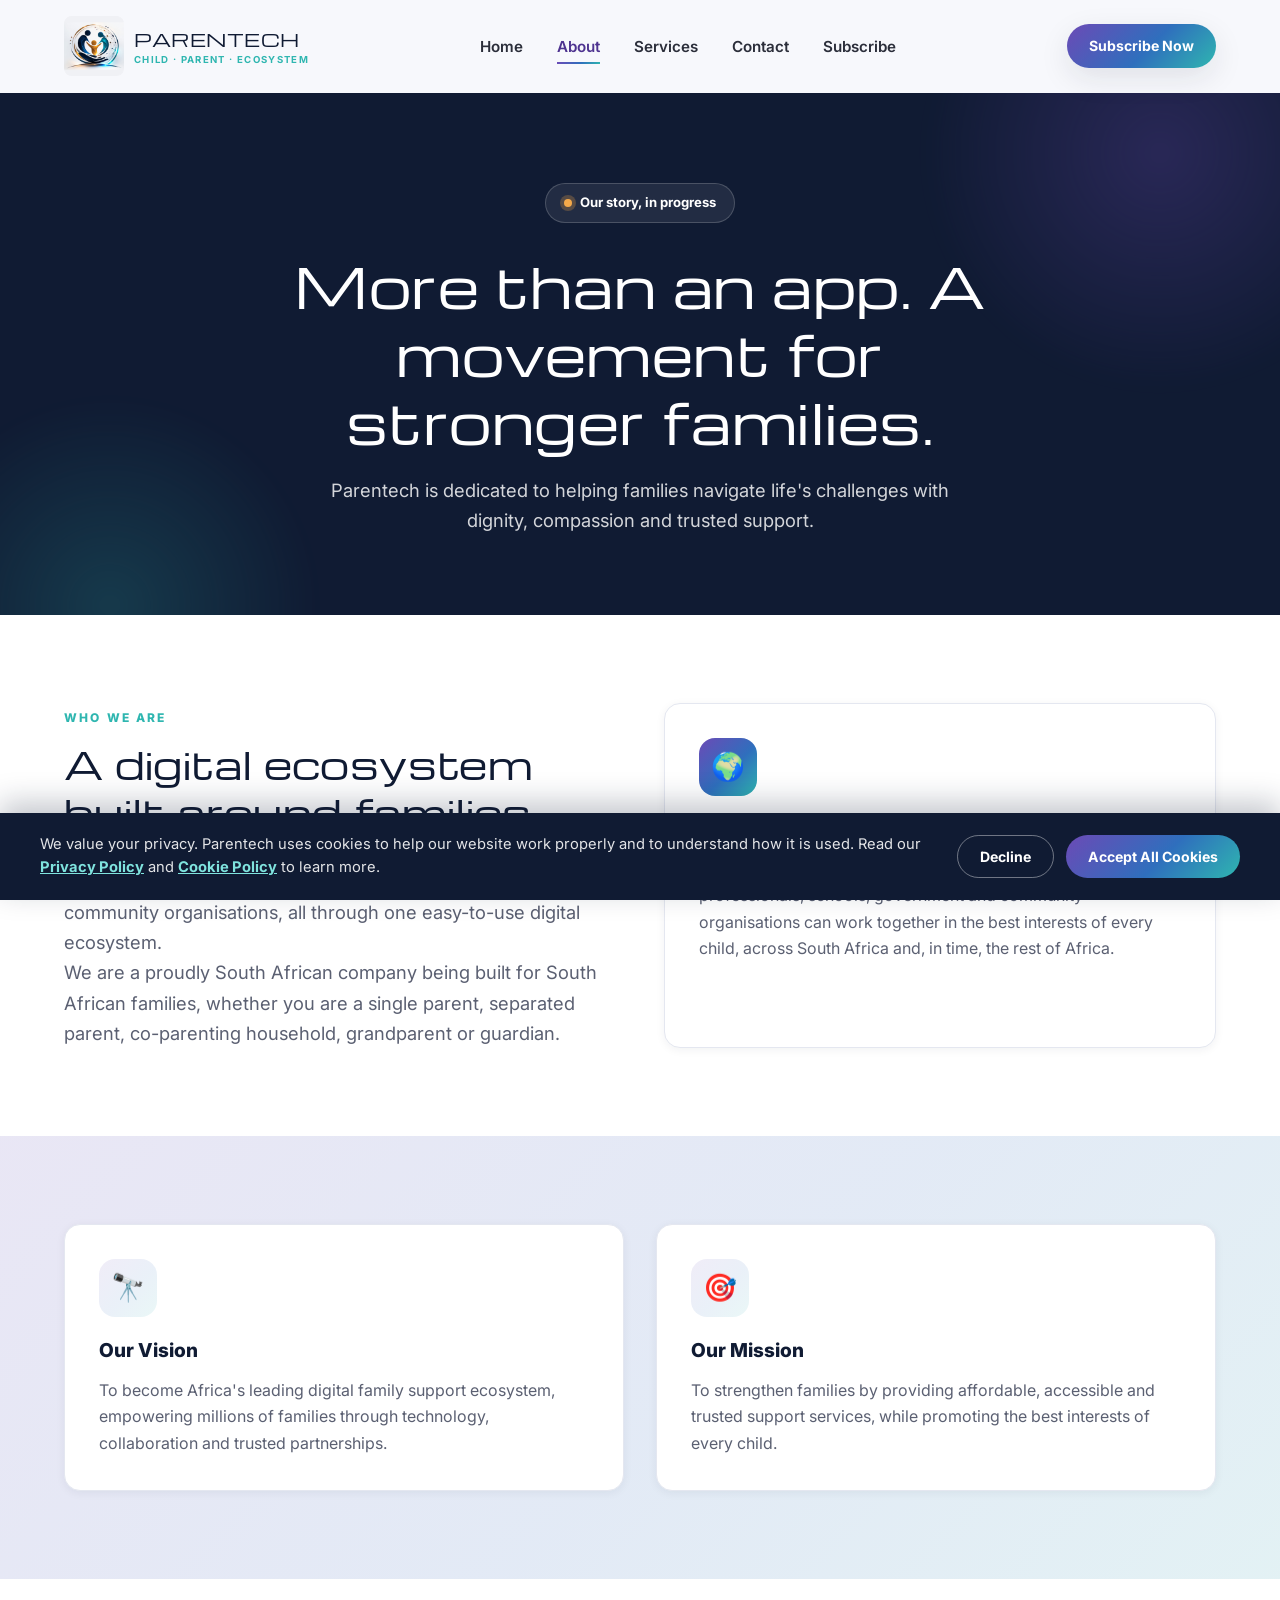
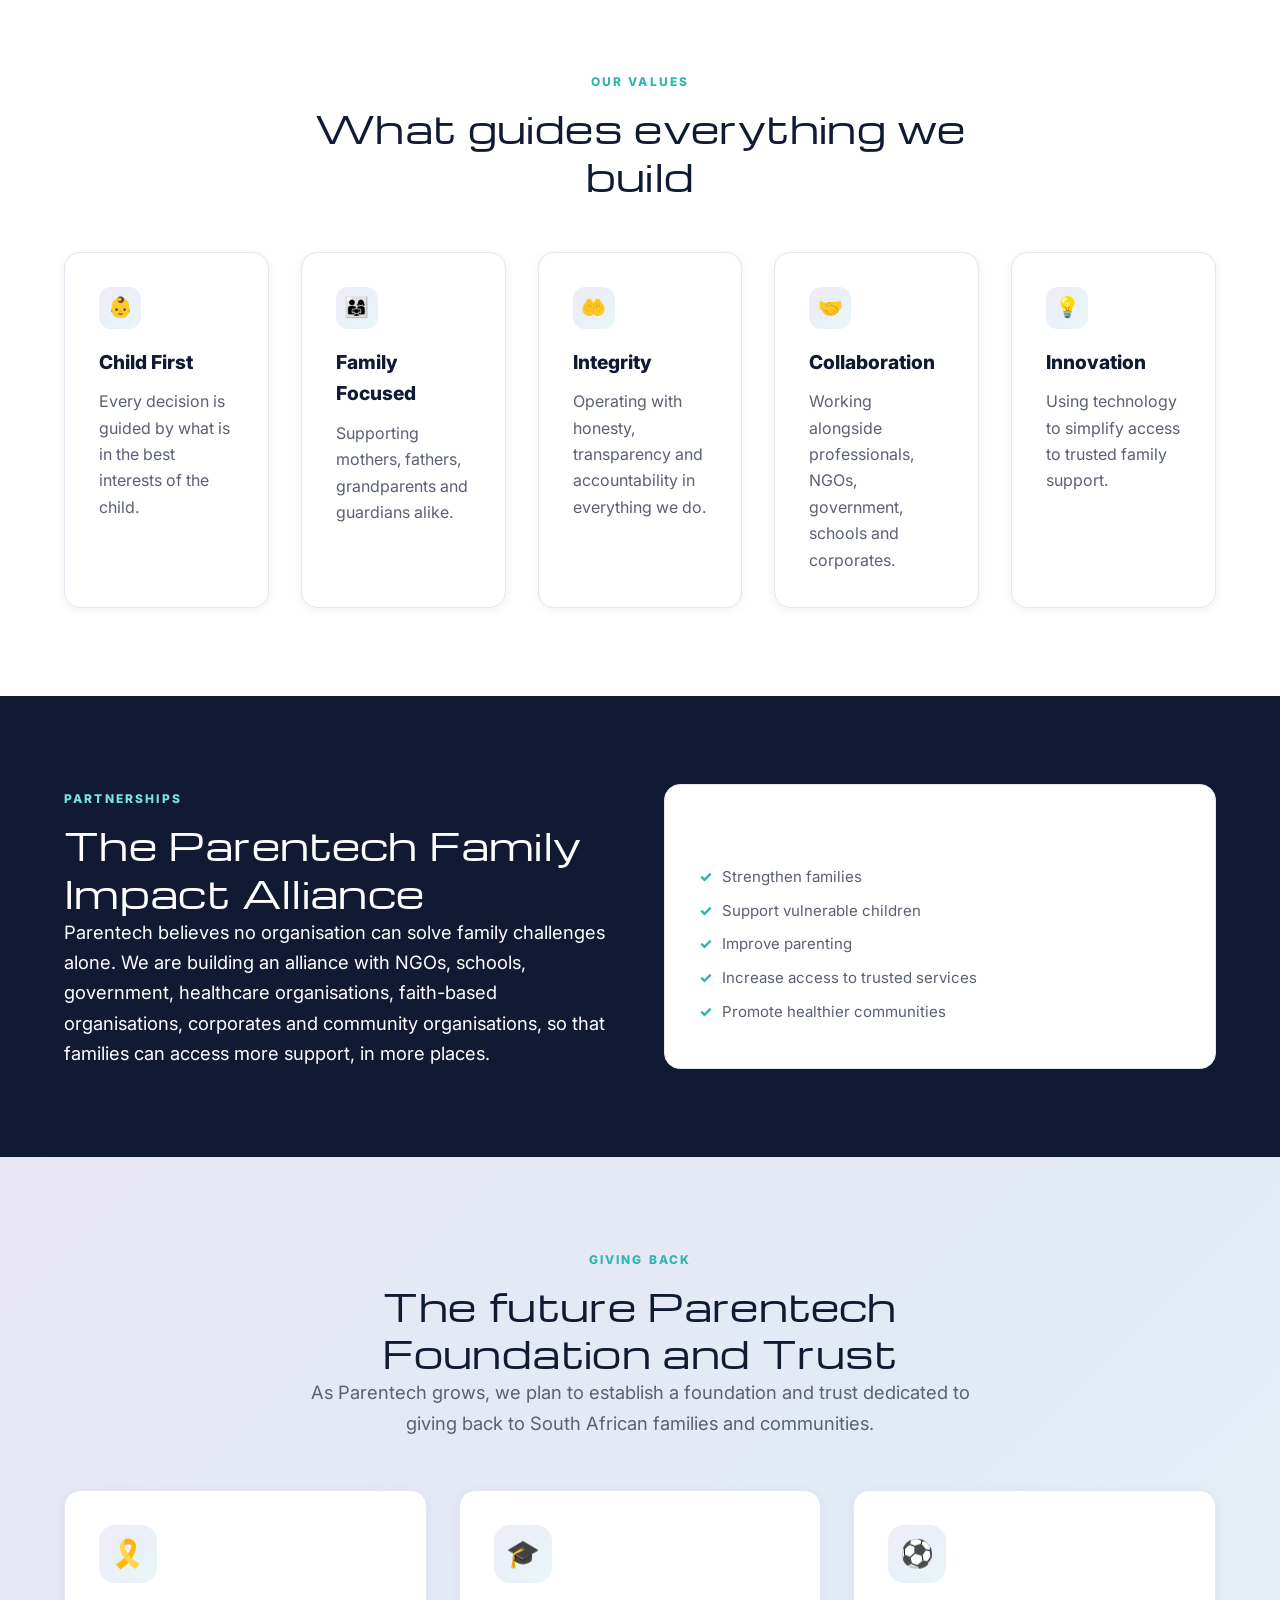
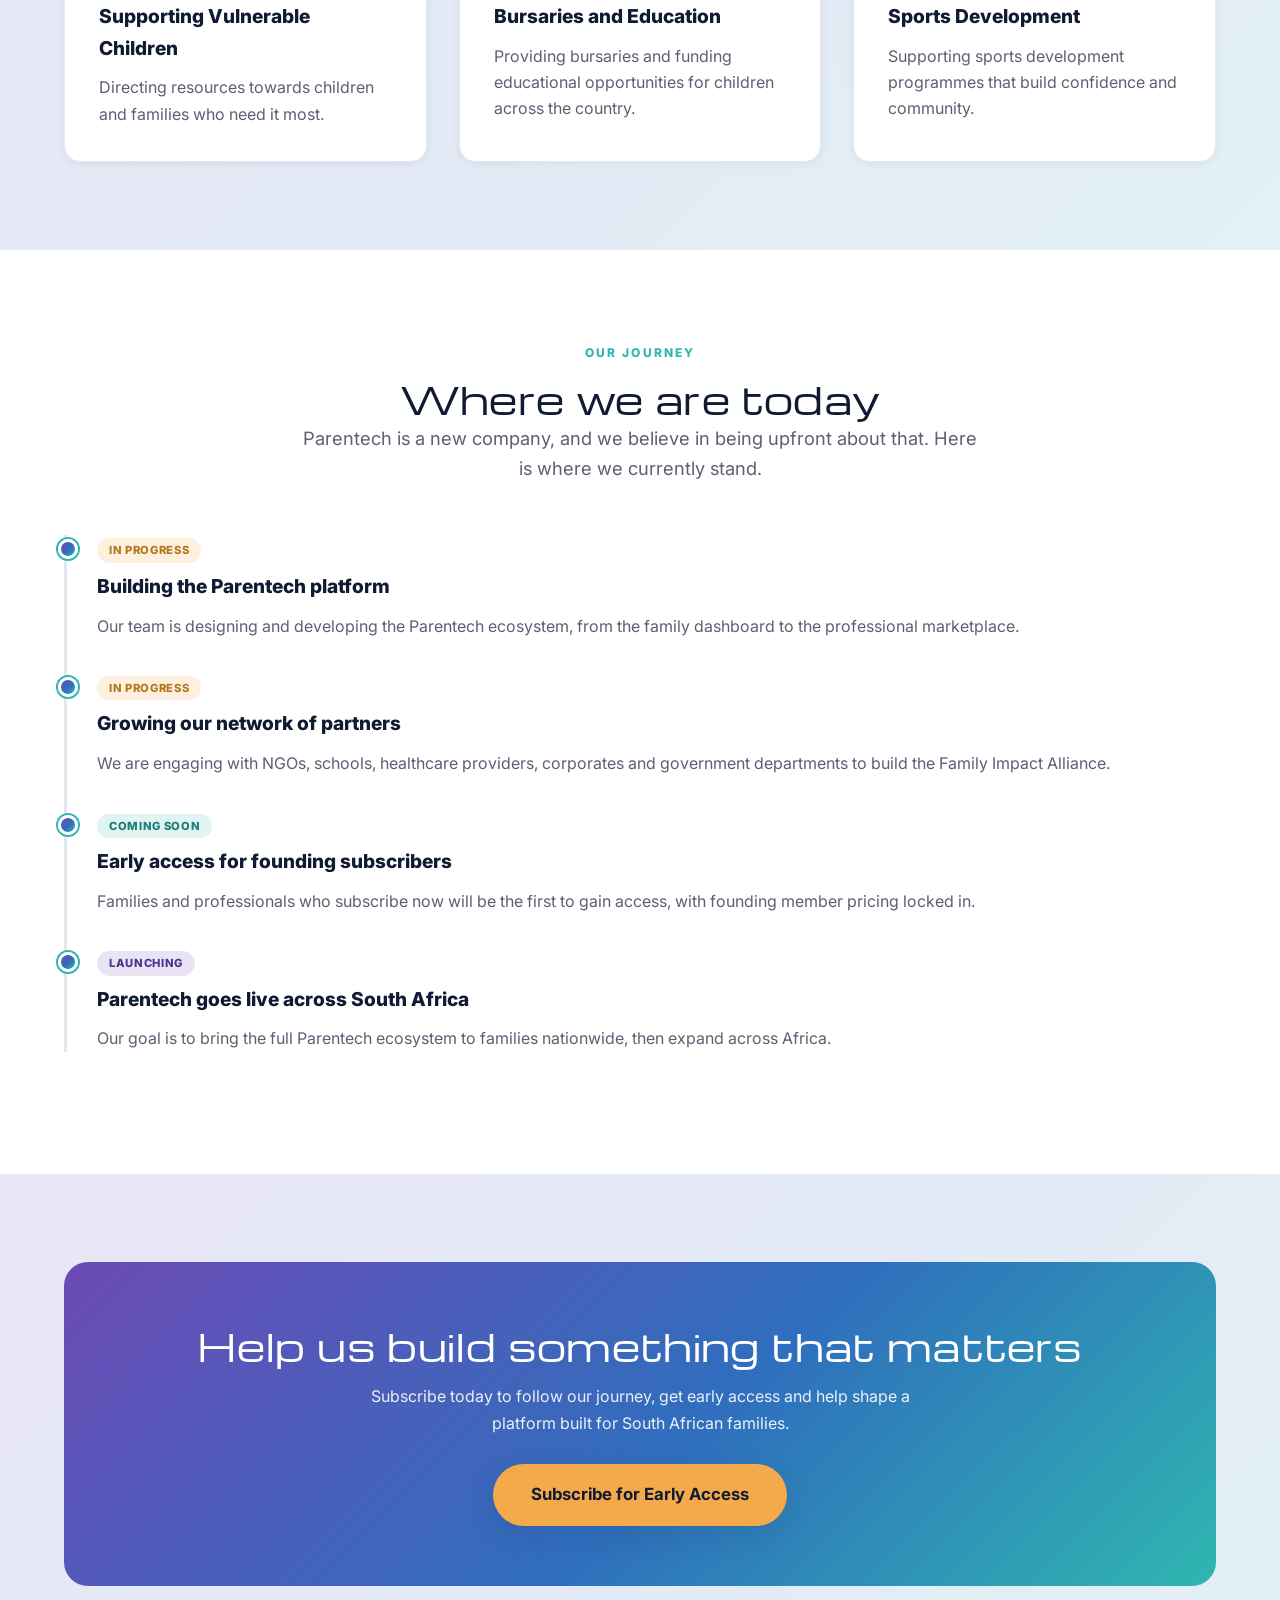
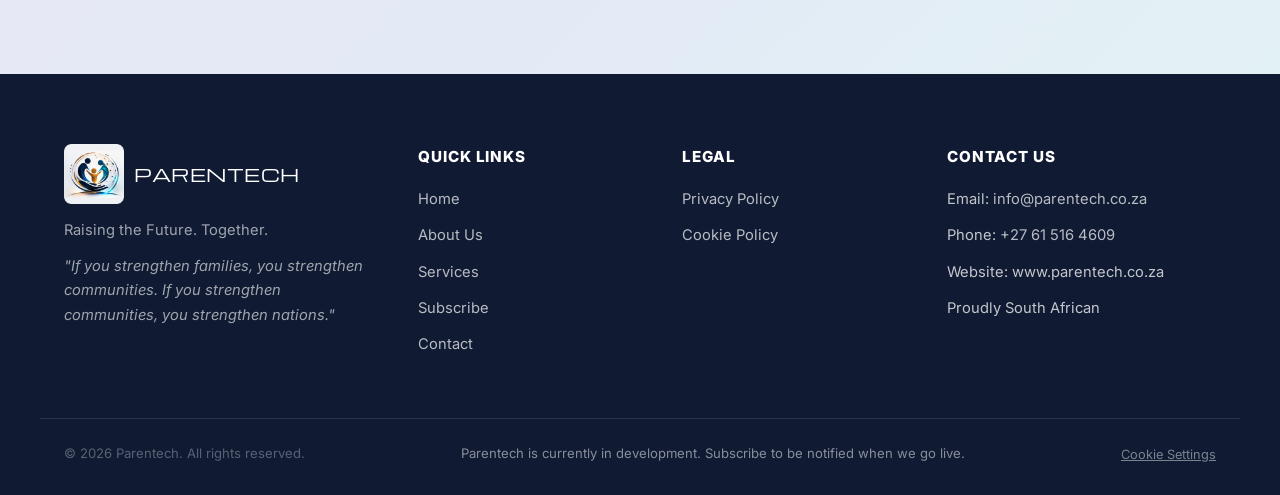
==== commit 56f005a6: "Added Branding." ====
--- a/about.html
+++ b/about.html
@@ -5,7 +5,30 @@
 <meta name="viewport" content="width=device-width, initial-scale=1.0">
 <title>About Parentech | Africa's Digital Family Support Ecosystem</title>
 <meta name="description" content="Learn about Parentech's vision, mission and values. We are building Africa's leading digital family support ecosystem to strengthen families and protect children.">
-<link rel="icon" href="data:image/svg+xml,%3Csvg xmlns='http://www.w3.org/2000/svg' viewBox='0 0 100 100'%3E%3Cdefs%3E%3ClinearGradient id='g' x1='0' y1='0' x2='1' y2='1'%3E%3Cstop offset='0' stop-color='%236C4AB6'/%3E%3Cstop offset='.5' stop-color='%232F6FBD'/%3E%3Cstop offset='1' stop-color='%232FB6B0'/%3E%3C/linearGradient%3E%3C/defs%3E%3Ccircle cx='50' cy='50' r='48' fill='url(%23g)'/%3E%3Ctext x='50' y='68' font-size='55' font-family='Arial' fill='white' text-anchor='middle' font-weight='bold'%3EP%3C/text%3E%3C/svg%3E">
+<meta name="author" content="Parentech">
+<meta name="robots" content="index, follow">
+<meta name="theme-color" content="#6C4AB6">
+<link rel="canonical" href="https://www.parentech.co.za/about.html">
+<link rel="shortcut icon" href="/favicon.ico">
+<link rel="icon" href="/favicon.ico" sizes="any">
+<link rel="icon" type="image/png" sizes="192x192" href="/img/favicon-192x192.png">
+<link rel="icon" type="image/png" href="/img/favicon-google-search-icon.png">
+<link rel="icon" type="image/png" sizes="512x512" href="/img/site-icon-512x512.png">
+<link rel="apple-touch-icon" sizes="180x180" href="/img/favicon-apple-touch-180x180.png">
+<meta property="og:type" content="website">
+<meta property="og:site_name" content="Parentech">
+<meta property="og:title" content="About Parentech | Africa's Digital Family Support Ecosystem">
+<meta property="og:description" content="Learn about Parentech's vision, mission and values. We are building Africa's leading digital family support ecosystem to strengthen families and protect children.">
+<meta property="og:url" content="https://www.parentech.co.za/about.html">
+<meta property="og:locale" content="en_ZA">
+<meta property="og:image" content="https://www.parentech.co.za/img/site-logo-master.png">
+<meta property="og:image:secure_url" content="https://www.parentech.co.za/img/site-logo-master.png">
+<meta property="og:image:alt" content="Parentech logo and digital family support ecosystem">
+<meta name="twitter:card" content="summary_large_image">
+<meta name="twitter:title" content="About Parentech | Africa's Digital Family Support Ecosystem">
+<meta name="twitter:description" content="Learn about Parentech's vision, mission and values. We are building Africa's leading digital family support ecosystem to strengthen families and protect children.">
+<meta name="twitter:image" content="https://www.parentech.co.za/img/site-logo-master.png">
+<meta name="twitter:image:alt" content="Parentech logo and digital family support ecosystem">
 <link rel="preconnect" href="https://fonts.googleapis.com">
 <link rel="preconnect" href="https://fonts.gstatic.com" crossorigin>
 <link href="https://fonts.googleapis.com/css2?family=Michroma&family=Inter:wght@400;500;600;700;800&display=swap" rel="stylesheet">
@@ -19,20 +42,7 @@
 <header class="site-header" id="siteHeader">
   <div class="container header-inner">
     <a href="index.html" class="logo" aria-label="Parentech home">
-      <svg viewBox="0 0 100 100" width="42" height="42" xmlns="http://www.w3.org/2000/svg" aria-hidden="true">
-        <defs>
-          <linearGradient id="pt-grad-2" x1="0%" y1="0%" x2="100%" y2="100%">
-            <stop offset="0%" stop-color="#6C4AB6"/>
-            <stop offset="50%" stop-color="#2F6FBD"/>
-            <stop offset="100%" stop-color="#2FB6B0"/>
-          </linearGradient>
-        </defs>
-        <circle cx="50" cy="50" r="46" fill="none" stroke="url(#pt-grad-2)" stroke-width="5"/>
-        <path d="M28 70 C28 50 37 39 50 39 C63 39 72 50 72 70" fill="none" stroke="url(#pt-grad-2)" stroke-width="7" stroke-linecap="round"/>
-        <circle cx="50" cy="32" r="11" fill="url(#pt-grad-2)"/>
-        <circle cx="26" cy="52" r="7.5" fill="url(#pt-grad-2)" opacity="0.85"/>
-        <circle cx="74" cy="52" r="7.5" fill="url(#pt-grad-2)" opacity="0.85"/>
-      </svg>
+      <img src="img/parentech-nav-logo.png" alt="Parentech logo" width="60" height="60">
       <span>
         <span class="logo-text">PARENTECH</span>
         <span class="logo-tag">Child · Parent · Ecosystem</span>
@@ -243,20 +253,7 @@
   <div class="container footer-grid">
     <div class="footer-brand">
       <a href="index.html" class="logo" aria-label="Parentech home">
-        <svg viewBox="0 0 100 100" width="38" height="38" xmlns="http://www.w3.org/2000/svg" aria-hidden="true">
-          <defs>
-            <linearGradient id="pt-grad-f6" x1="0%" y1="0%" x2="100%" y2="100%">
-              <stop offset="0%" stop-color="#6C4AB6"/>
-              <stop offset="50%" stop-color="#2F6FBD"/>
-              <stop offset="100%" stop-color="#2FB6B0"/>
-            </linearGradient>
-          </defs>
-          <circle cx="50" cy="50" r="46" fill="none" stroke="url(#pt-grad-f6)" stroke-width="5"/>
-          <path d="M28 70 C28 50 37 39 50 39 C63 39 72 50 72 70" fill="none" stroke="url(#pt-grad-f6)" stroke-width="7" stroke-linecap="round"/>
-          <circle cx="50" cy="32" r="11" fill="url(#pt-grad-f6)"/>
-          <circle cx="26" cy="52" r="7.5" fill="url(#pt-grad-f6)" opacity="0.85"/>
-          <circle cx="74" cy="52" r="7.5" fill="url(#pt-grad-f6)" opacity="0.85"/>
-        </svg>
+        <img src="img/parentech-nav-logo.png" alt="Parentech logo" width="60" height="60">
         <span class="logo-text">PARENTECH</span>
       </a>
       <p>Raising the Future. Together.</p>
